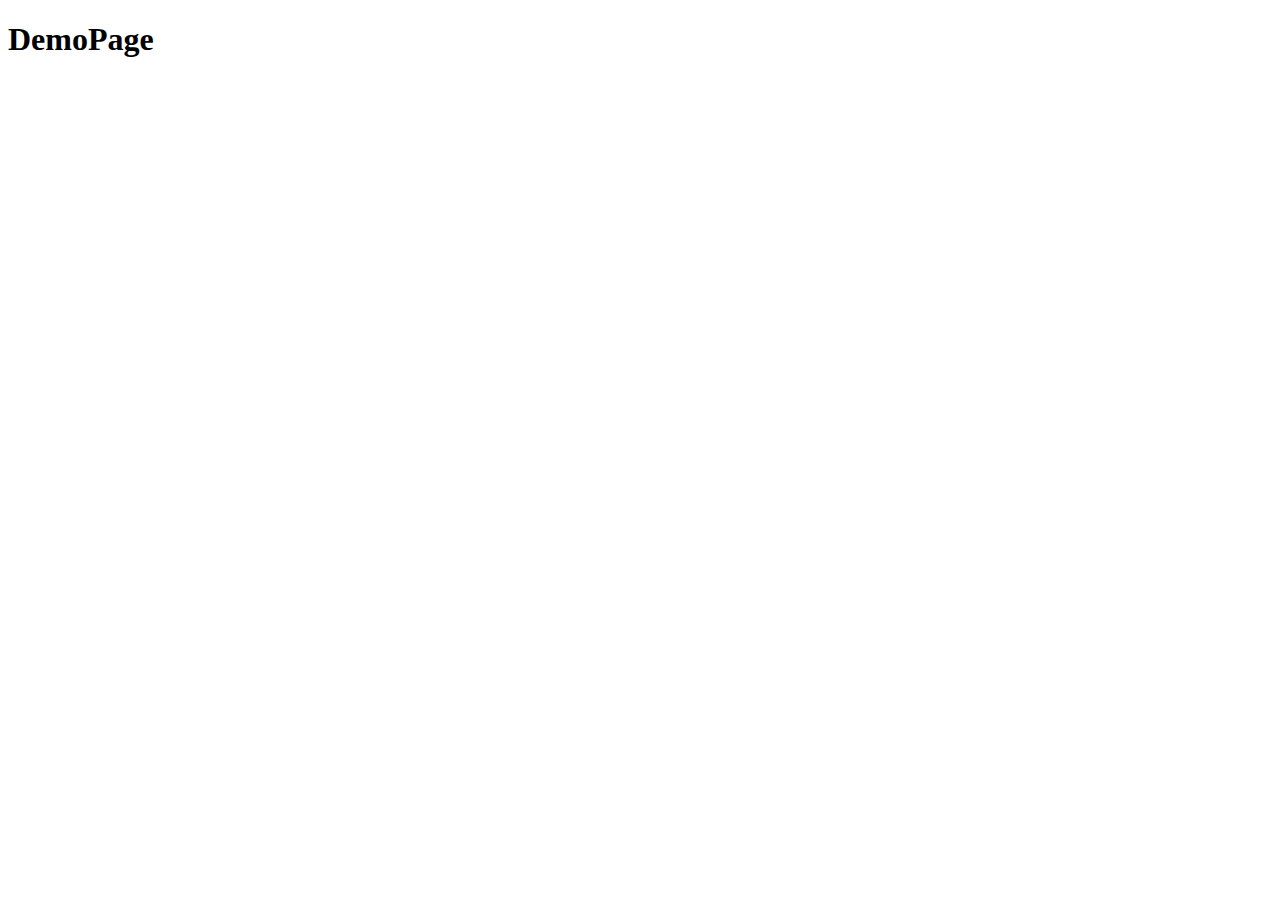
==== index.html @ 7847d889 "index.html creation" ====
<!DOCTYPE html>
<html lang="en">
<head>
	<meta charset="UTF-8">
	<meta name="viewport" content="width=device-width, initial-scale=1.0">
	<title>DemoPage</title>
</head>
<body>
	<h1>DemoPage</h1>
</body>
</html>
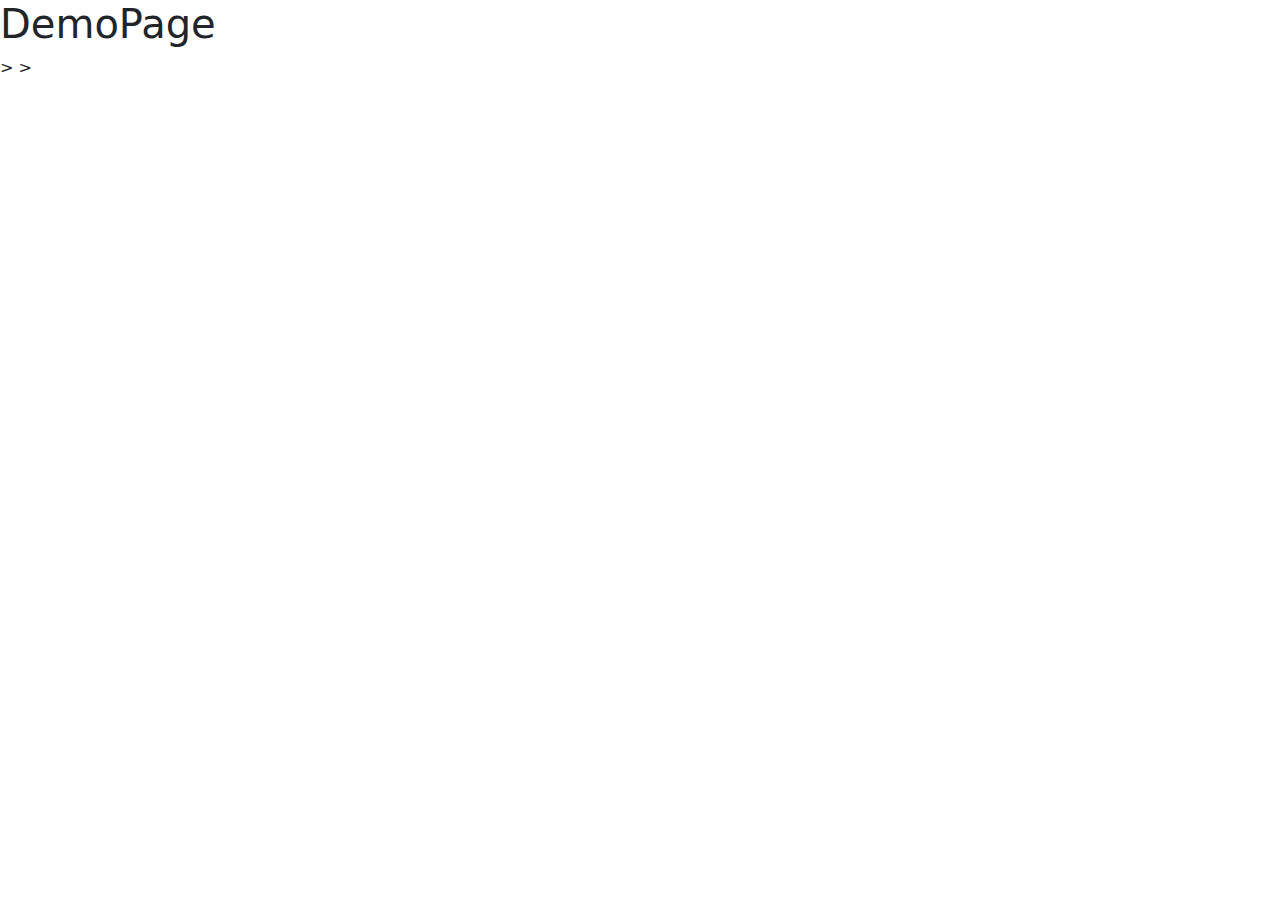
==== commit 21c610a9: "Merge pull request #2 from b2totada/develop" ====
--- a/index.html
+++ b/index.html
@@ -4,8 +4,13 @@
 	<meta charset="UTF-8">
 	<meta name="viewport" content="width=device-width, initial-scale=1.0">
 	<title>DemoPage</title>
+	<link rel="stylesheet" href="css/bootstrap.min.css">
+	<link rel="stylesheet" href="css/mystyle.css">
 </head>
 <body>
 	<h1>DemoPage</h1>
+	
+	<script type="text/javascript" src="js/bootstrap.min.js"></script>>
+	<script type="text/javascript" src="js/myjs.js"></script>>
 </body>
 </html>
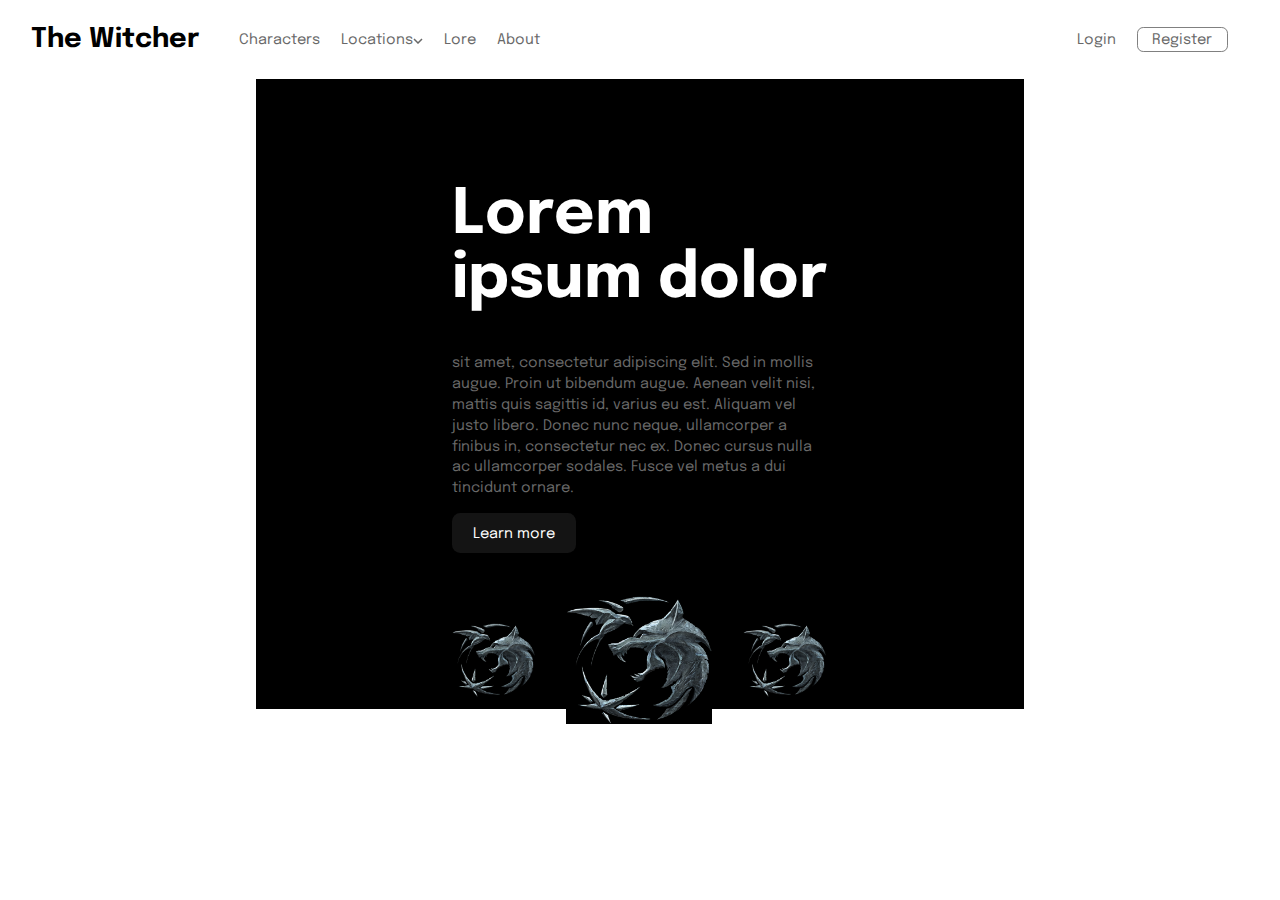
==== commit 590d249b: "adding landing page" ====
--- a/index.html
+++ b/index.html
@@ -3,14 +3,52 @@
 <head>
 	<meta charset="UTF-8">
 	<meta name="viewport" content="width=device-width, initial-scale=1.0">
-	<title>DemoPage</title>
-	<link rel="stylesheet" href="css/bootstrap.min.css">
-	<link rel="stylesheet" href="css/mystyle.css">
+	<title>The Witcher</title>
+	<link rel="stylesheet" type="text/css" href="css/mystyle.css">
+	<link rel="icon" href="images/icon.ico">
+	<link rel="preconnect" href="https://fonts.googleapis.com">
+	<link rel="preconnect" href="https://fonts.gstatic.com" crossorigin>
+	<link href="https://fonts.googleapis.com/css2?family=Epilogue:wght@500;700&family=Poppins:wght@400;500;700&display=swap" rel="stylesheet">
 </head>
 <body>
-	<h1>DemoPage</h1>
-	
-	<script type="text/javascript" src="js/bootstrap.min.js"></script>>
-	<script type="text/javascript" src="js/myjs.js"></script>>
+	<nav>
+		<div class="logos-section">
+			<h2 class="logo">The&nbsp;Witcher</h2>
+			<ul class="menu-items">
+				<li>Characters</li>
+				<li>
+					Locations<svg width="10" height="6" xmlns="http://www.w3.org/2000/svg"><path stroke="#686868" stroke-width="1.5" fill="none" d="m1 1 4 4 4-4"/></svg>
+			  	</li>
+			  	<li>Lore</li>
+			  	<li>About</li>
+				<li class="icon">
+					&#9776;
+				</li>
+			</ul>
+		</div>
+		<ul class="cta-btns">
+			<li>Login</li>
+			<li>Register</li>
+		</ul>
+  	</nav>
+
+	<main>
+		<section id="text-side">
+			<h1>Lorem <br>ipsum dolor</h1>
+			<p>
+				sit amet, consectetur adipiscing elit. Sed in mollis augue. Proin ut bibendum augue. Aenean velit nisi, mattis quis sagittis id, varius eu est. Aliquam vel justo libero. 
+				Donec nunc neque, ullamcorper a finibus in, consectetur nec ex. Donec cursus nulla ac ullamcorper sodales. Fusce vel metus a dui tincidunt ornare.
+			</p>
+			<button>Learn more</button>
+			<div class="clients-logos">
+				<img src="images/logo.PNG" />
+				<img src="images/logo.PNG" />
+				<img src="images/logo.PNG" />
+			</div>
+		</section>
+		<section class="img-side">
+			<img src="images/wp7855652.webp" />
+		</section>
+	</main>
 </body>
-</html>
+</html>--- a/css/mystyle.css
+++ b/css/mystyle.css
@@ -0,0 +1,156 @@
+* {
+    font-family: "Epilogue", sans-serif;
+    font-size: 1.3rem;
+}
+
+body {
+    box-sizing: border-box;
+    margin: 0;
+    padding: 0;
+}
+
+/*NAV*/
+li {
+    list-style: none;
+}
+
+nav,
+.logos-section,
+.menu-items,
+.cta-btns {
+    display: flex;
+    align-items: center; /*cross axis*/
+}
+  
+nav {
+    margin: 0 1.5rem 0 1.5rem;
+    justify-content: space-between; /*main axis*/
+}
+  
+.menu-items li,
+.cta-btns li {
+    font-size: 0.7rem;
+    margin-right: 1rem;
+    color: hsl(0, 0%, 41%);
+}
+  
+.cta-btns li:nth-last-child(1) {
+    border: 1px solid gray;
+    padding: 0.2rem 0.7rem;
+    border-radius: 0.3rem;
+}
+
+.icon {
+    display: none;
+}
+
+/*MAIN*/
+main {
+    background-color: black;
+    display: grid;
+    grid-template-columns: auto auto;
+    column-gap: 8rem;
+    height: 100vh;
+    width: 60%;
+    margin: auto;
+    align-items: center;
+    justify-content: center;
+    color: white;
+}
+
+/*Text-side*/
+main h1 {
+    font-size: 3rem;
+}
+  
+main p {
+    font-size: 0.7rem;
+    width: 18rem;
+    color: hsl(0, 0%, 41%);
+    line-height: 1rem;
+}
+  
+main button {
+    background-color: hsl(0, 0%, 8%);
+    color: #fff;
+    border: none;
+    font-size: 0.7rem;
+    padding: 0.6rem 1rem;
+    border-radius: 0.4rem;
+    margin-top: 0rem;
+}
+  
+#text-side {
+    margin-top: 3rem;
+}
+
+/* Client Logos */
+.clients-logos img {
+    width: 4rem;
+}
+  
+.clients-logos {
+    margin-top: 2rem;
+    display: flex;
+    align-items: center;
+    justify-content: space-between;
+    width: 18rem;
+}
+  
+.clients-logos img:nth-child(2) {
+    width: 7rem;
+}
+
+/*Img-side*/
+.img-side img {
+    margin-top: 2rem;
+    width: 20rem;
+}
+
+/* Responsive */
+@media ((min-width: 1200px) and (max-width: 1620px)) {
+    .img-side {
+        display: none;
+    }
+
+    main {
+        display: grid;
+        grid-template-columns: auto;
+        column-gap: 8rem;
+        height: 70vh;
+        align-items: center;
+        justify-content: center;
+    }
+}
+
+@media (max-width: 1199px) {
+    nav .logo {
+        font-size: 1rem;
+    }
+
+    nav .menu-items li:not(:last-child) {
+        display: none;
+    }
+
+    nav .icon {
+        display: block;
+    }
+
+    main {
+        display: grid;
+        grid-template-columns: auto;
+        column-gap: 8rem;
+        height: 70vh;
+        align-items: center;
+        justify-content: center;
+        width: 85%;
+    }
+
+    .clients-logos {
+        margin: 3rem 0 3rem 0;
+    }
+
+    .img-side {
+        display: none;
+    }
+}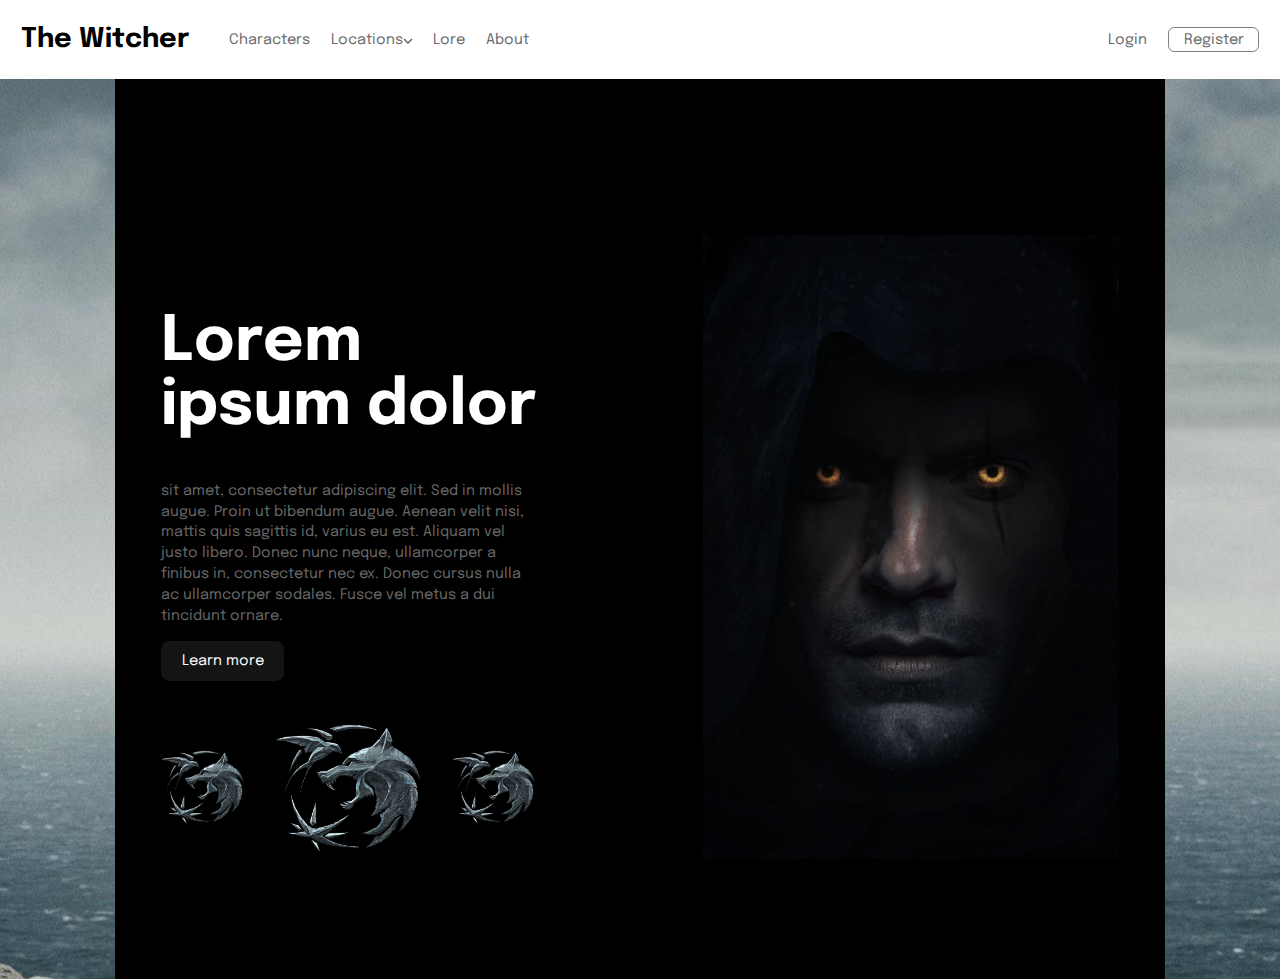
==== commit 62398ed1: "some fixes for landing page" ====
--- a/index.html
+++ b/index.html
@@ -32,23 +32,25 @@
 		</ul>
   	</nav>
 
-	<main>
-		<section id="text-side">
-			<h1>Lorem <br>ipsum dolor</h1>
-			<p>
-				sit amet, consectetur adipiscing elit. Sed in mollis augue. Proin ut bibendum augue. Aenean velit nisi, mattis quis sagittis id, varius eu est. Aliquam vel justo libero. 
-				Donec nunc neque, ullamcorper a finibus in, consectetur nec ex. Donec cursus nulla ac ullamcorper sodales. Fusce vel metus a dui tincidunt ornare.
-			</p>
-			<button>Learn more</button>
-			<div class="clients-logos">
-				<img src="images/logo.PNG" />
-				<img src="images/logo.PNG" />
-				<img src="images/logo.PNG" />
-			</div>
-		</section>
-		<section class="img-side">
-			<img src="images/wp7855652.webp" />
-		</section>
-	</main>
+	<div class="container">
+		<main>
+			<section id="text-side">
+				<h1>Lorem <br>ipsum&nbsp;dolor</h1>
+				<p>
+					sit amet, consectetur adipiscing elit. Sed in mollis augue. Proin ut bibendum augue. Aenean velit nisi, mattis quis sagittis id, varius eu est. Aliquam vel justo libero. 
+					Donec nunc neque, ullamcorper a finibus in, consectetur nec ex. Donec cursus nulla ac ullamcorper sodales. Fusce vel metus a dui tincidunt ornare.
+				</p>
+				<button>Learn more</button>
+				<div class="clients-logos">
+					<img src="images/logo.PNG" />
+					<img src="images/logo.PNG" />
+					<img src="images/logo.PNG" />
+				</div>
+			</section>
+			<section class="img-side">
+				<img src="images/img1.png" />
+			</section>
+		</main>
+	</div>
 </body>
 </html>--- a/css/mystyle.css
+++ b/css/mystyle.css
@@ -7,6 +7,14 @@
     box-sizing: border-box;
     margin: 0;
     padding: 0;
+}
+
+.container {
+    background-image: url("../images/bg_img.jpg");
+    background-color: white;
+    background-repeat: no-repeat;
+    background-attachment: fixed;
+    height: 100%;
 }
 
 /*NAV*/
@@ -23,8 +31,10 @@
 }
   
 nav {
-    margin: 0 1.5rem 0 1.5rem;
     justify-content: space-between; /*main axis*/
+    background-color: white;
+    position: sticky;
+    top: 0;
 }
   
 .menu-items li,
@@ -44,13 +54,17 @@
     display: none;
 }
 
+.logo {
+    padding-left: 1rem;
+}
+
 /*MAIN*/
 main {
     background-color: black;
     display: grid;
     grid-template-columns: auto auto;
     column-gap: 8rem;
-    height: 100vh;
+    min-height: 100vh;
     width: 60%;
     margin: auto;
     align-items: center;
@@ -109,6 +123,22 @@
 
 /* Responsive */
 @media ((min-width: 1200px) and (max-width: 1620px)) {
+    main {
+        width: 82%;
+    }
+}
+
+@media (max-width: 820px) {
+    nav .menu-items li:not(:last-child) {
+        display: none;
+    }
+
+    nav .icon {
+        display: block;
+    }
+}
+
+@media ((min-width: 631px) and (max-width: 1199px)) {
     .img-side {
         display: none;
     }
@@ -120,10 +150,11 @@
         height: 70vh;
         align-items: center;
         justify-content: center;
+        width: 85%;
     }
 }
 
-@media (max-width: 1199px) {
+@media (max-width: 630px) {
     nav .logo {
         font-size: 1rem;
     }
@@ -143,7 +174,7 @@
         height: 70vh;
         align-items: center;
         justify-content: center;
-        width: 85%;
+        width: 90%;
     }
 
     .clients-logos {
